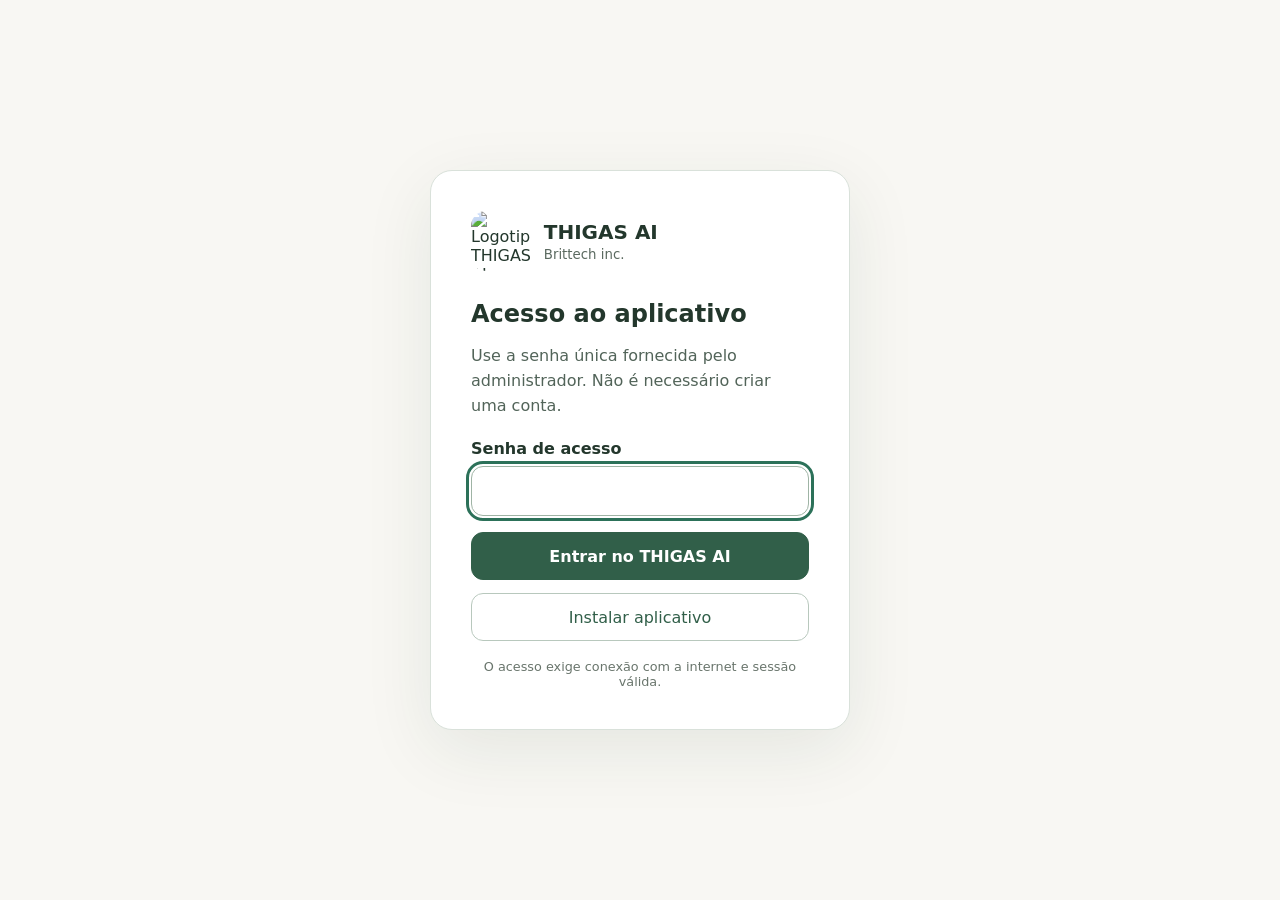
==== server/static/login.html @ 54784515 "feat(auth): add server-side shared password gate and installable login screen" ====
<!doctype html>
<html lang="pt-BR">
<head>
  <meta charset="utf-8">
  <meta name="viewport" content="width=device-width, initial-scale=1, viewport-fit=cover">
  <meta name="theme-color" content="#f8f7f3">
  <meta name="robots" content="noindex, nofollow">
  <title>Acessar THIGAS AI</title>
  <link rel="manifest" href="/manifest.webmanifest">
  <link rel="icon" href="/static/icons/icon.svg" type="image/svg+xml">
  <link rel="apple-touch-icon" href="/static/icons/icon-192.png">
  <script src="/static/login.js?v=access1" defer></script>
  <style>
    :root { color-scheme: light; font-family: system-ui,-apple-system,BlinkMacSystemFont,"Segoe UI",sans-serif; }
    * { box-sizing: border-box; }
    body { margin: 0; min-height: 100svh; display: grid; place-items: center; background: #f8f7f3; color: #23372c; padding: 1.2rem; }
    main { width: min(100%, 420px); background: #fff; border: 1px solid #d9e1da; border-radius: 22px; box-shadow: 0 20px 70px #1c3a2416; padding: clamp(1.4rem,5vw,2.5rem); }
    .brand { display: flex; align-items: center; gap: .8rem; margin-bottom: 1.8rem; }
    .brand img { width: 60px; height: 60px; border-radius: 15px; }
    .brand strong { font-size: 1.25rem; display: block; }
    .brand small { color: #5b6a60; }
    h1 { font-size: 1.5rem; margin: 0 0 .5rem; }
    p { color: #526459; line-height: 1.55; }
    label { display: block; font-weight: 600; margin: 1.3rem 0 .5rem; }
    input { width: 100%; min-height: 50px; padding: .8rem .9rem; border: 1px solid #9fb4a5; border-radius: 12px; font-size: 1rem; background: #fff; color: #20352a; }
    button { cursor: pointer; border-radius: 12px; font: inherit; padding: .85rem 1rem; min-height: 48px; width: 100%; }
    button:focus-visible,input:focus-visible { outline: 3px solid #2c7159; outline-offset: 2px; }
    .primary { background: #315f49; color: #fff; border: 1px solid #315f49; font-weight: 650; margin-top: 1rem; }
    .secondary { background: #fff; color: #315f49; border: 1px solid #b8c8bd; margin-top: .8rem; }
    #notice { color: #983d36; background: #fff1ed; border-radius: 8px; padding: .75rem; margin-bottom: 1rem; }
    [hidden] { display: none !important; }
    footer { font-size: .8rem; margin-top: 1.1rem; color: #69756c; text-align: center; }
  </style>
</head>
<body>
  <main>
    <div class="brand"><img src="/static/icons/icon.svg" alt="Logotipo THIGAS AI"><span><strong>THIGAS AI</strong><small>Brittech inc.</small></span></div>
    <h1>Acesso ao aplicativo</h1>
    <p>Use a senha única fornecida pelo administrador. Não é necessário criar uma conta.</p>
    <p id="notice" role="alert" hidden></p>
    <form action="/auth/login" method="post">
      <label for="password">Senha de acesso</label>
      <input id="password" name="password" type="password" autocomplete="current-password" minlength="1" maxlength="256" required autofocus>
      <button class="primary" type="submit">Entrar no THIGAS AI</button>
    </form>
    <button type="button" id="btn-install-login" class="secondary">Instalar aplicativo</button>
    <p id="install-hint" role="status" hidden></p>
    <footer>O acesso exige conexão com a internet e sessão válida.</footer>
  </main>
</body>
</html>
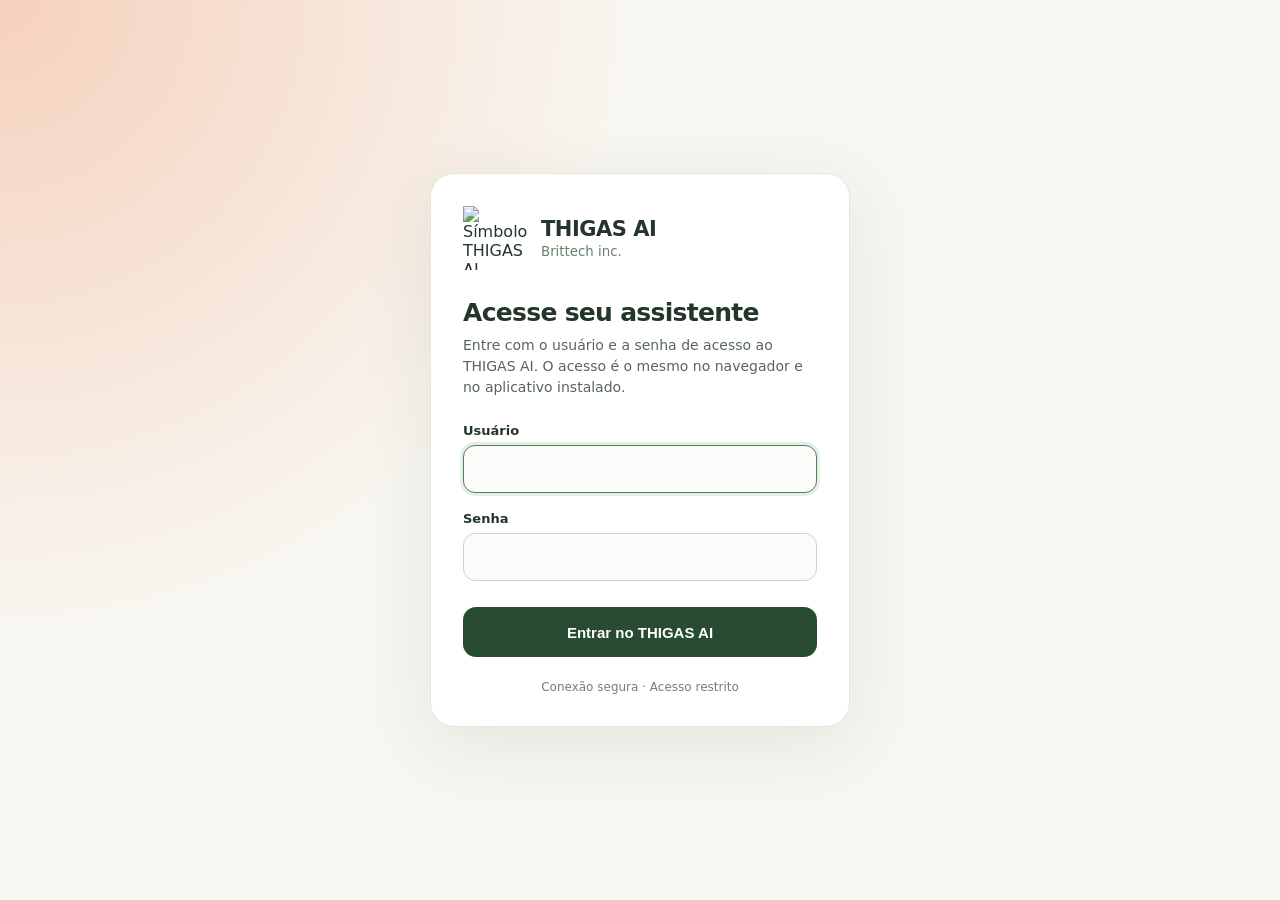
==== commit d2243365: "feat(auth): add responsive login screen with approved PWA branding" ====
--- a/server/static/login.html
+++ b/server/static/login.html
@@ -2,50 +2,43 @@
 <html lang="pt-BR">
 <head>
   <meta charset="utf-8">
-  <meta name="viewport" content="width=device-width, initial-scale=1, viewport-fit=cover">
-  <meta name="theme-color" content="#f8f7f3">
-  <meta name="robots" content="noindex, nofollow">
-  <title>Acessar THIGAS AI</title>
-  <link rel="manifest" href="/manifest.webmanifest">
+  <meta name="viewport" content="width=device-width,initial-scale=1,viewport-fit=cover">
+  <meta name="theme-color" content="#f8f6f0">
+  <meta name="robots" content="noindex,nofollow">
+  <title>Acessar · THIGAS AI</title>
   <link rel="icon" href="/static/icons/icon.svg" type="image/svg+xml">
   <link rel="apple-touch-icon" href="/static/icons/icon-192.png">
-  <script src="/static/login.js?v=access1" defer></script>
+  <link rel="manifest" href="/manifest.webmanifest">
   <style>
-    :root { color-scheme: light; font-family: system-ui,-apple-system,BlinkMacSystemFont,"Segoe UI",sans-serif; }
-    * { box-sizing: border-box; }
-    body { margin: 0; min-height: 100svh; display: grid; place-items: center; background: #f8f7f3; color: #23372c; padding: 1.2rem; }
-    main { width: min(100%, 420px); background: #fff; border: 1px solid #d9e1da; border-radius: 22px; box-shadow: 0 20px 70px #1c3a2416; padding: clamp(1.4rem,5vw,2.5rem); }
-    .brand { display: flex; align-items: center; gap: .8rem; margin-bottom: 1.8rem; }
-    .brand img { width: 60px; height: 60px; border-radius: 15px; }
-    .brand strong { font-size: 1.25rem; display: block; }
-    .brand small { color: #5b6a60; }
-    h1 { font-size: 1.5rem; margin: 0 0 .5rem; }
-    p { color: #526459; line-height: 1.55; }
-    label { display: block; font-weight: 600; margin: 1.3rem 0 .5rem; }
-    input { width: 100%; min-height: 50px; padding: .8rem .9rem; border: 1px solid #9fb4a5; border-radius: 12px; font-size: 1rem; background: #fff; color: #20352a; }
-    button { cursor: pointer; border-radius: 12px; font: inherit; padding: .85rem 1rem; min-height: 48px; width: 100%; }
-    button:focus-visible,input:focus-visible { outline: 3px solid #2c7159; outline-offset: 2px; }
-    .primary { background: #315f49; color: #fff; border: 1px solid #315f49; font-weight: 650; margin-top: 1rem; }
-    .secondary { background: #fff; color: #315f49; border: 1px solid #b8c8bd; margin-top: .8rem; }
-    #notice { color: #983d36; background: #fff1ed; border-radius: 8px; padding: .75rem; margin-bottom: 1rem; }
-    [hidden] { display: none !important; }
-    footer { font-size: .8rem; margin-top: 1.1rem; color: #69756c; text-align: center; }
+    :root{color-scheme:light; font-family:Inter,system-ui,-apple-system,BlinkMacSystemFont,"Segoe UI",sans-serif}
+    *{box-sizing:border-box}body{margin:0;min-height:100vh;min-height:100dvh;display:grid;place-items:center;padding:24px;background:radial-gradient(circle at top left,#f6d1bd 0,transparent 40%),#f8f6f0;color:#24362a}
+    .card{width:min(100%,420px);padding:32px;border:1px solid #e5e6db;background:#fff;border-radius:24px;box-shadow:0 18px 70px #263b2a17}
+    .identity{display:flex;align-items:center;gap:14px;margin-bottom:28px}.identity img{width:64px;height:64px}.identity strong{font-size:21px;display:block;letter-spacing:-.5px}.identity small{color:#66806a}
+    h1{font-size:25px;letter-spacing:-.7px;margin:0 0 8px}p{color:#56665a;line-height:1.5;margin:0 0 25px;font-size:14px}
+    label{display:block;font-size:13px;font-weight:650;margin:18px 0 7px}input{width:100%;min-height:48px;border:1px solid #ccd5cd;border-radius:12px;background:#fbfcfa;padding:12px 14px;font-size:16px;outline:none}
+    input:focus{border-color:#4b8054;box-shadow:0 0 0 3px #4b805422}
+    button{width:100%;margin-top:26px;min-height:50px;border:0;border-radius:13px;background:#284b31;color:#fff;font-size:15px;font-weight:650;cursor:pointer}
+    button:hover{background:#1d3f26}.error{color:#9f2020;background:#fff0f0;border:1px solid #f4c5c5;padding:12px;border-radius:10px;margin-bottom:12px}
+    footer{text-align:center;margin-top:23px;color:#718076;font-size:12px}
   </style>
 </head>
 <body>
-  <main>
-    <div class="brand"><img src="/static/icons/icon.svg" alt="Logotipo THIGAS AI"><span><strong>THIGAS AI</strong><small>Brittech inc.</small></span></div>
-    <h1>Acesso ao aplicativo</h1>
-    <p>Use a senha única fornecida pelo administrador. Não é necessário criar uma conta.</p>
-    <p id="notice" role="alert" hidden></p>
-    <form action="/auth/login" method="post">
-      <label for="password">Senha de acesso</label>
-      <input id="password" name="password" type="password" autocomplete="current-password" minlength="1" maxlength="256" required autofocus>
-      <button class="primary" type="submit">Entrar no THIGAS AI</button>
+  <main class="card">
+    <div class="identity">
+      <img src="/static/icons/icon.svg" alt="Símbolo THIGAS AI">
+      <div><strong>THIGAS AI</strong><small>Brittech inc.</small></div>
+    </div>
+    <h1>Acesse seu assistente</h1>
+    <p>Entre com o usuário e a senha de acesso ao THIGAS AI. O acesso é o mesmo no navegador e no aplicativo instalado.</p>
+    <!--THIGAS-ERROR-->
+    <form action="/login" method="post" autocomplete="on">
+      <label for="username">Usuário</label>
+      <input id="username" name="username" type="text" autocomplete="username" minlength="1" maxlength="128" required autofocus>
+      <label for="password">Senha</label>
+      <input id="password" name="password" type="password" autocomplete="current-password" maxlength="512" required>
+      <button type="submit">Entrar no THIGAS AI</button>
     </form>
-    <button type="button" id="btn-install-login" class="secondary">Instalar aplicativo</button>
-    <p id="install-hint" role="status" hidden></p>
-    <footer>O acesso exige conexão com a internet e sessão válida.</footer>
+    <footer>Conexão segura · Acesso restrito</footer>
   </main>
 </body>
 </html>
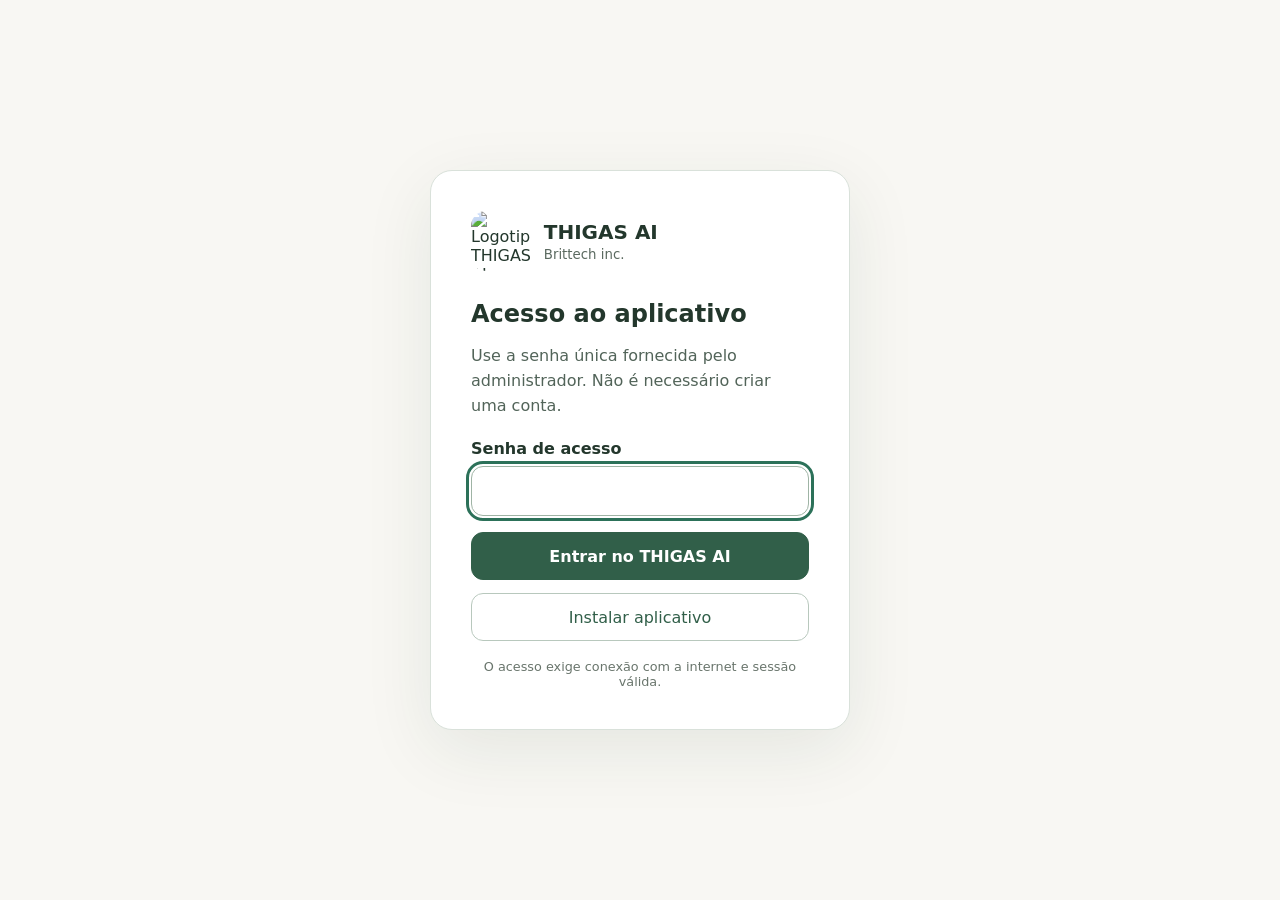
==== commit 45399f8d: "feat(auth): ativar suporte a senha única no site e PWA THIGAS * feat(auth): add server-side shared p" ====
--- a/server/static/login.html
+++ b/server/static/login.html
@@ -2,43 +2,50 @@
 <html lang="pt-BR">
 <head>
   <meta charset="utf-8">
-  <meta name="viewport" content="width=device-width,initial-scale=1,viewport-fit=cover">
-  <meta name="theme-color" content="#f8f6f0">
-  <meta name="robots" content="noindex,nofollow">
-  <title>Acessar · THIGAS AI</title>
+  <meta name="viewport" content="width=device-width, initial-scale=1, viewport-fit=cover">
+  <meta name="theme-color" content="#f8f7f3">
+  <meta name="robots" content="noindex, nofollow">
+  <title>Acessar THIGAS AI</title>
+  <link rel="manifest" href="/manifest.webmanifest">
   <link rel="icon" href="/static/icons/icon.svg" type="image/svg+xml">
   <link rel="apple-touch-icon" href="/static/icons/icon-192.png">
-  <link rel="manifest" href="/manifest.webmanifest">
+  <script src="/static/login.js?v=access1" defer></script>
   <style>
-    :root{color-scheme:light; font-family:Inter,system-ui,-apple-system,BlinkMacSystemFont,"Segoe UI",sans-serif}
-    *{box-sizing:border-box}body{margin:0;min-height:100vh;min-height:100dvh;display:grid;place-items:center;padding:24px;background:radial-gradient(circle at top left,#f6d1bd 0,transparent 40%),#f8f6f0;color:#24362a}
-    .card{width:min(100%,420px);padding:32px;border:1px solid #e5e6db;background:#fff;border-radius:24px;box-shadow:0 18px 70px #263b2a17}
-    .identity{display:flex;align-items:center;gap:14px;margin-bottom:28px}.identity img{width:64px;height:64px}.identity strong{font-size:21px;display:block;letter-spacing:-.5px}.identity small{color:#66806a}
-    h1{font-size:25px;letter-spacing:-.7px;margin:0 0 8px}p{color:#56665a;line-height:1.5;margin:0 0 25px;font-size:14px}
-    label{display:block;font-size:13px;font-weight:650;margin:18px 0 7px}input{width:100%;min-height:48px;border:1px solid #ccd5cd;border-radius:12px;background:#fbfcfa;padding:12px 14px;font-size:16px;outline:none}
-    input:focus{border-color:#4b8054;box-shadow:0 0 0 3px #4b805422}
-    button{width:100%;margin-top:26px;min-height:50px;border:0;border-radius:13px;background:#284b31;color:#fff;font-size:15px;font-weight:650;cursor:pointer}
-    button:hover{background:#1d3f26}.error{color:#9f2020;background:#fff0f0;border:1px solid #f4c5c5;padding:12px;border-radius:10px;margin-bottom:12px}
-    footer{text-align:center;margin-top:23px;color:#718076;font-size:12px}
+    :root { color-scheme: light; font-family: system-ui,-apple-system,BlinkMacSystemFont,"Segoe UI",sans-serif; }
+    * { box-sizing: border-box; }
+    body { margin: 0; min-height: 100svh; display: grid; place-items: center; background: #f8f7f3; color: #23372c; padding: 1.2rem; }
+    main { width: min(100%, 420px); background: #fff; border: 1px solid #d9e1da; border-radius: 22px; box-shadow: 0 20px 70px #1c3a2416; padding: clamp(1.4rem,5vw,2.5rem); }
+    .brand { display: flex; align-items: center; gap: .8rem; margin-bottom: 1.8rem; }
+    .brand img { width: 60px; height: 60px; border-radius: 15px; }
+    .brand strong { font-size: 1.25rem; display: block; }
+    .brand small { color: #5b6a60; }
+    h1 { font-size: 1.5rem; margin: 0 0 .5rem; }
+    p { color: #526459; line-height: 1.55; }
+    label { display: block; font-weight: 600; margin: 1.3rem 0 .5rem; }
+    input { width: 100%; min-height: 50px; padding: .8rem .9rem; border: 1px solid #9fb4a5; border-radius: 12px; font-size: 1rem; background: #fff; color: #20352a; }
+    button { cursor: pointer; border-radius: 12px; font: inherit; padding: .85rem 1rem; min-height: 48px; width: 100%; }
+    button:focus-visible,input:focus-visible { outline: 3px solid #2c7159; outline-offset: 2px; }
+    .primary { background: #315f49; color: #fff; border: 1px solid #315f49; font-weight: 650; margin-top: 1rem; }
+    .secondary { background: #fff; color: #315f49; border: 1px solid #b8c8bd; margin-top: .8rem; }
+    #notice { color: #983d36; background: #fff1ed; border-radius: 8px; padding: .75rem; margin-bottom: 1rem; }
+    [hidden] { display: none !important; }
+    footer { font-size: .8rem; margin-top: 1.1rem; color: #69756c; text-align: center; }
   </style>
 </head>
 <body>
-  <main class="card">
-    <div class="identity">
-      <img src="/static/icons/icon.svg" alt="Símbolo THIGAS AI">
-      <div><strong>THIGAS AI</strong><small>Brittech inc.</small></div>
-    </div>
-    <h1>Acesse seu assistente</h1>
-    <p>Entre com o usuário e a senha de acesso ao THIGAS AI. O acesso é o mesmo no navegador e no aplicativo instalado.</p>
-    <!--THIGAS-ERROR-->
-    <form action="/login" method="post" autocomplete="on">
-      <label for="username">Usuário</label>
-      <input id="username" name="username" type="text" autocomplete="username" minlength="1" maxlength="128" required autofocus>
-      <label for="password">Senha</label>
-      <input id="password" name="password" type="password" autocomplete="current-password" maxlength="512" required>
-      <button type="submit">Entrar no THIGAS AI</button>
+  <main>
+    <div class="brand"><img src="/static/icons/icon.svg" alt="Logotipo THIGAS AI"><span><strong>THIGAS AI</strong><small>Brittech inc.</small></span></div>
+    <h1>Acesso ao aplicativo</h1>
+    <p>Use a senha única fornecida pelo administrador. Não é necessário criar uma conta.</p>
+    <p id="notice" role="alert" hidden></p>
+    <form action="/auth/login" method="post">
+      <label for="password">Senha de acesso</label>
+      <input id="password" name="password" type="password" autocomplete="current-password" minlength="1" maxlength="256" required autofocus>
+      <button class="primary" type="submit">Entrar no THIGAS AI</button>
     </form>
-    <footer>Conexão segura · Acesso restrito</footer>
+    <button type="button" id="btn-install-login" class="secondary">Instalar aplicativo</button>
+    <p id="install-hint" role="status" hidden></p>
+    <footer>O acesso exige conexão com a internet e sessão válida.</footer>
   </main>
 </body>
 </html>
